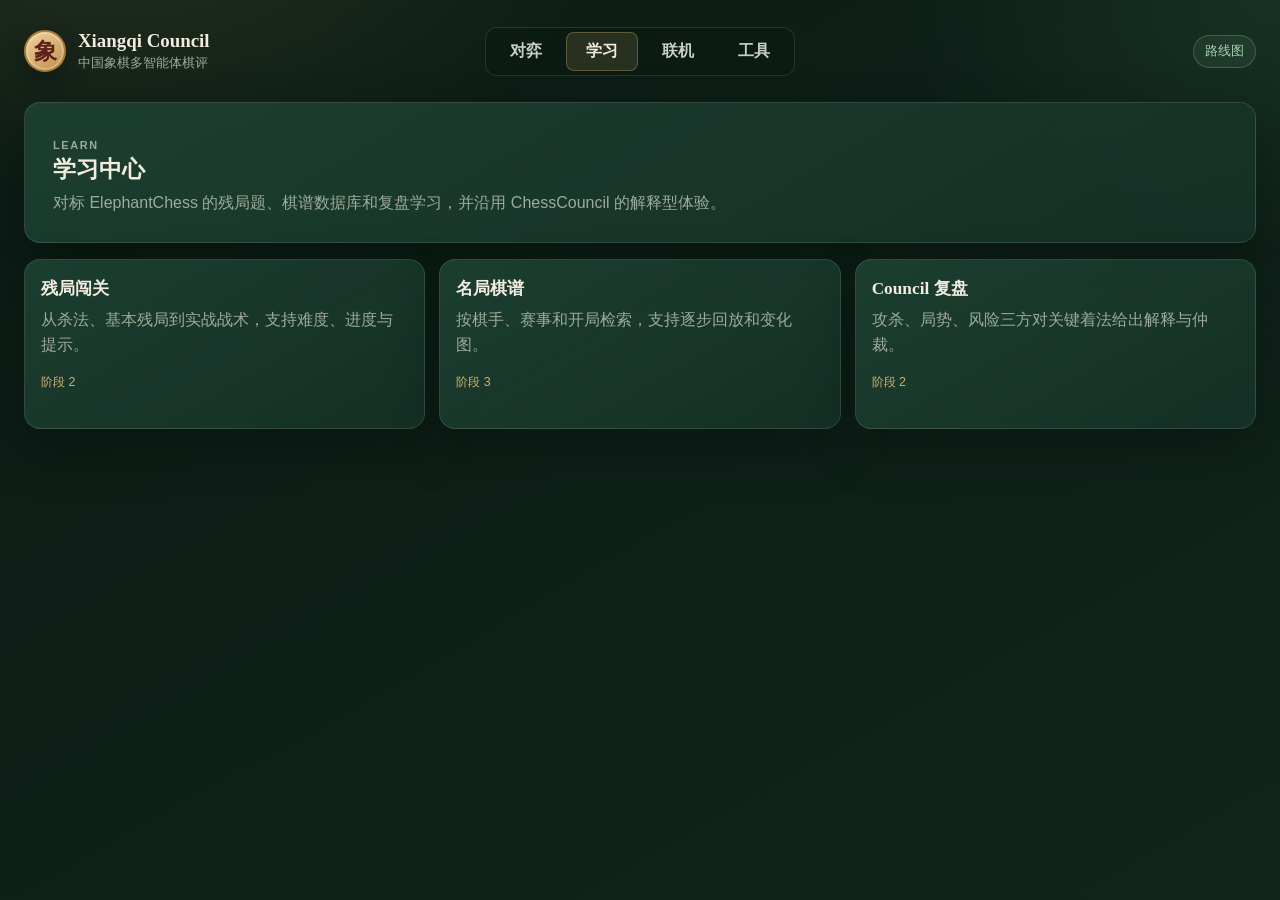
==== frontend/learn.html @ dee7e67d "feat: bootstrap PC-first Xiangqi Council Co-authored-by: Cursor <cursoragent@cursor.com>" ====
<!doctype html>
<html lang="zh-CN">
<head>
  <meta charset="utf-8"><meta name="viewport" content="width=device-width, initial-scale=1">
  <title>学习 · Xiangqi Council</title><link rel="stylesheet" href="style.css?v=1">
</head>
<body>
<div class="app-shell">
  <header class="topbar">
    <a class="brand" href="index.html"><span class="brand-mark">象</span><span><strong>Xiangqi Council</strong><small>中国象棋多智能体棋评</small></span></a>
    <nav class="topnav"><a href="index.html">对弈</a><a class="active" href="learn.html">学习</a><a href="online.html">联机</a><a href="tools.html">工具</a></nav>
    <span class="status-pill">路线图</span>
  </header>
  <main class="page-main">
    <section class="panel hero"><p class="eyebrow">LEARN</p><h1>学习中心</h1><p>对标 ElephantChess 的残局题、棋谱数据库和复盘学习，并沿用 ChessCouncil 的解释型体验。</p></section>
    <div class="feature-grid">
      <article class="panel feature-card"><h2>残局闯关</h2><p>从杀法、基本残局到实战战术，支持难度、进度与提示。</p><span class="tag">阶段 2</span></article>
      <article class="panel feature-card"><h2>名局棋谱</h2><p>按棋手、赛事和开局检索，支持逐步回放和变化图。</p><span class="tag">阶段 3</span></article>
      <article class="panel feature-card"><h2>Council 复盘</h2><p>攻杀、局势、风险三方对关键着法给出解释与仲裁。</p><span class="tag">阶段 2</span></article>
    </div>
  </main>
</div>
</body>
</html>
---- frontend/style.css ----
:root {
  --bg: #10251c;
  --bg-deep: #0b1b14;
  --panel: rgba(22, 50, 39, .88);
  --panel-2: #1d4132;
  --ink: #f2ebe0;
  --muted: #9eaa9b;
  --gold: #d2b06a;
  --gold-deep: #a77d35;
  --line: rgba(242, 235, 224, .12);
  --red: #a93f32;
  --wood: #d8ae70;
  --wood-dark: #8b5b2d;
  --shadow: 0 20px 50px rgba(0, 0, 0, .28);
}

* { box-sizing: border-box; }
html, body { margin: 0; min-height: 100%; }
body {
  color: var(--ink);
  font-family: "Source Sans 3", "PingFang SC", "Microsoft YaHei", sans-serif;
  background:
    radial-gradient(900px 500px at 8% -10%, rgba(210, 176, 106, .13), transparent 58%),
    radial-gradient(700px 450px at 100% 0, rgba(62, 118, 86, .2), transparent 55%),
    linear-gradient(150deg, var(--bg-deep), var(--bg));
}
button, select { font: inherit; }
button {
  min-height: 38px;
  padding: 0 14px;
  color: var(--ink);
  border: 1px solid var(--line);
  border-radius: 9px;
  background: rgba(242, 235, 224, .06);
  cursor: pointer;
}
button:hover:not(:disabled) { border-color: rgba(210, 176, 106, .55); background: rgba(210, 176, 106, .12); }
button:disabled { opacity: .45; cursor: not-allowed; }
button.accent {
  color: #17271f;
  border-color: var(--gold);
  background: linear-gradient(180deg, #e4c584, var(--gold));
  font-weight: 700;
}

.app-shell { max-width: 1320px; margin: auto; padding: 18px 24px 40px; }
.topbar {
  min-height: 66px;
  display: grid;
  grid-template-columns: 1fr auto 1fr;
  align-items: center;
  gap: 24px;
  margin-bottom: 18px;
}
.brand { display: flex; align-items: center; gap: 12px; color: inherit; text-decoration: none; }
.brand-mark {
  width: 42px; height: 42px; display: grid; place-items: center;
  color: #5d201b; border: 2px solid var(--gold-deep); border-radius: 50%;
  background: linear-gradient(145deg, #f2d49d, #c08e4c);
  font-family: "STKaiti", "KaiTi", serif; font-size: 23px; font-weight: 700;
  box-shadow: inset 0 0 0 2px rgba(255,255,255,.25), 0 8px 22px rgba(0,0,0,.25);
}
.brand strong { display: block; font-family: Georgia, "STKaiti", serif; font-size: 1.18rem; }
.brand small { display: block; margin-top: 2px; color: var(--muted); }
.topnav {
  display: flex; gap: 4px; padding: 4px;
  border: 1px solid var(--line); border-radius: 12px;
  background: rgba(8, 24, 17, .5);
}
.topnav a {
  min-width: 72px; padding: 9px 14px; border-radius: 8px;
  color: #c8d0c5; text-align: center; text-decoration: none; font-weight: 650;
}
.topnav a:hover, .topnav a.active { color: var(--ink); background: rgba(210, 176, 106, .15); }
.topnav a.active { box-shadow: inset 0 0 0 1px rgba(210,176,106,.32); }
.status-pill {
  justify-self: end; padding: 7px 11px; border: 1px solid rgba(127,175,141,.35);
  border-radius: 999px; color: #a8d2b2; background: rgba(127,175,141,.1); font-size: .8rem;
}

.play-layout { display: grid; grid-template-columns: minmax(580px, 760px) minmax(340px, 1fr); gap: 18px; align-items: start; }
.side-stack { display: grid; gap: 18px; }
.panel {
  border: 1px solid var(--line); border-radius: 16px; padding: 16px;
  background: linear-gradient(150deg, rgba(29, 65, 50, .93), var(--panel));
  box-shadow: var(--shadow);
}
.panel-head { display: flex; align-items: center; justify-content: space-between; gap: 16px; margin-bottom: 13px; }
h1, h2, p { margin: 0; }
h1, h2 { font-family: Georgia, "STKaiti", serif; }
h1 { font-size: 1.45rem; }
h2 { font-size: 1.08rem; }
.eyebrow { margin-bottom: 3px; color: var(--gold); font-size: .68rem; font-weight: 800; letter-spacing: .15em; }
.setup { display: flex; align-items: end; gap: 8px; }
.setup label { display: grid; gap: 3px; color: var(--muted); font-size: .72rem; }
select {
  min-height: 38px; padding: 0 30px 0 10px;
  color: var(--ink); border: 1px solid var(--line); border-radius: 8px; background: #17372a;
}

.player-row { display: flex; align-items: center; gap: 10px; padding: 9px 2px; }
.player-row.top { padding-top: 0; }
.player-row small { display: block; margin-top: 2px; color: var(--muted); }
.avatar {
  width: 36px; height: 36px; display: grid; place-items: center;
  border-radius: 50%; background: #e8c78c; border: 2px solid #8c602f;
  color: #222; font-family: "STKaiti", serif; font-size: 19px; font-weight: 700;
}
.avatar.red { color: var(--red); }
.turn-badge { margin-left: auto; color: var(--gold); font-size: .8rem; }
.board-wrap {
  width: min(100%, 680px); margin: 0 auto; padding: 10px;
  border-radius: 13px; border: 1px solid rgba(210,176,106,.3);
  background: linear-gradient(145deg, #714520, #3f2818);
  box-shadow: inset 0 0 0 2px rgba(255,255,255,.05), 0 12px 26px rgba(0,0,0,.32);
}
#xiangqi-board { display: block; width: 100%; height: auto; aspect-ratio: 9 / 10; border-radius: 5px; touch-action: none; }
.board-actions { display: grid; grid-template-columns: repeat(4, 1fr); gap: 8px; margin-top: 8px; }

.status-dot { color: #9bc7a4; font-size: .76rem; }
.agent-list { display: grid; gap: 8px; }
.agent-list article {
  display: flex; align-items: center; gap: 10px; padding: 11px;
  border: 1px solid var(--line); border-radius: 11px; background: rgba(9,26,18,.28);
}
.agent-list article > span {
  width: 34px; height: 34px; display: grid; place-items: center; flex: 0 0 auto;
  border: 1px solid rgba(210,176,106,.35); border-radius: 9px; color: var(--gold);
  font-family: "STKaiti", serif; font-size: 18px;
}
.agent-list p, .empty-state p { margin-top: 3px; color: var(--muted); font-size: .81rem; line-height: 1.45; }
.empty-state { margin-top: 12px; padding: 13px; border-radius: 11px; background: rgba(210,176,106,.08); }

#move-list {
  min-height: 150px; max-height: 270px; overflow: auto; margin: 0; padding: 0;
  display: grid; grid-template-columns: 1fr 1fr; gap: 6px; list-style: none; counter-reset: move;
}
#move-list li {
  padding: 8px 10px; border-radius: 8px; background: rgba(8,24,17,.35);
  color: #d8ded5; font-size: .82rem;
}
#move-list li.placeholder { grid-column: 1 / -1; display: grid; place-items: center; color: var(--muted); }

.page-main { display: grid; gap: 16px; }
.hero { padding: 28px; }
.hero p { color: var(--muted); margin-top: 8px; }
.feature-grid { display: grid; grid-template-columns: repeat(3, 1fr); gap: 14px; }
.feature-card { min-height: 170px; }
.feature-card p { color: var(--muted); margin-top: 8px; line-height: 1.55; }
.feature-card .tag { display: inline-block; margin-top: 16px; color: var(--gold); font-size: .78rem; }

@media (max-width: 980px) {
  .topbar { grid-template-columns: 1fr auto; }
  .topnav { grid-column: 1 / -1; grid-row: 2; justify-self: stretch; }
  .topnav a { flex: 1; }
  .play-layout { grid-template-columns: 1fr; }
  .board-wrap { width: min(100%, 620px); }
}
@media (max-width: 620px) {
  .app-shell { padding: 10px 10px 28px; }
  .status-pill { display: none; }
  .topbar { display: flex; flex-wrap: wrap; gap: 10px; }
  .topnav { width: 100%; overflow-x: auto; }
  .topnav a { min-width: 64px; padding: 8px; }
  .panel { padding: 12px; border-radius: 13px; }
  .panel-head { align-items: flex-start; }
  .setup { flex-wrap: wrap; justify-content: flex-end; }
  .board-actions { grid-template-columns: 1fr 1fr; }
  .feature-grid { grid-template-columns: 1fr; }
}
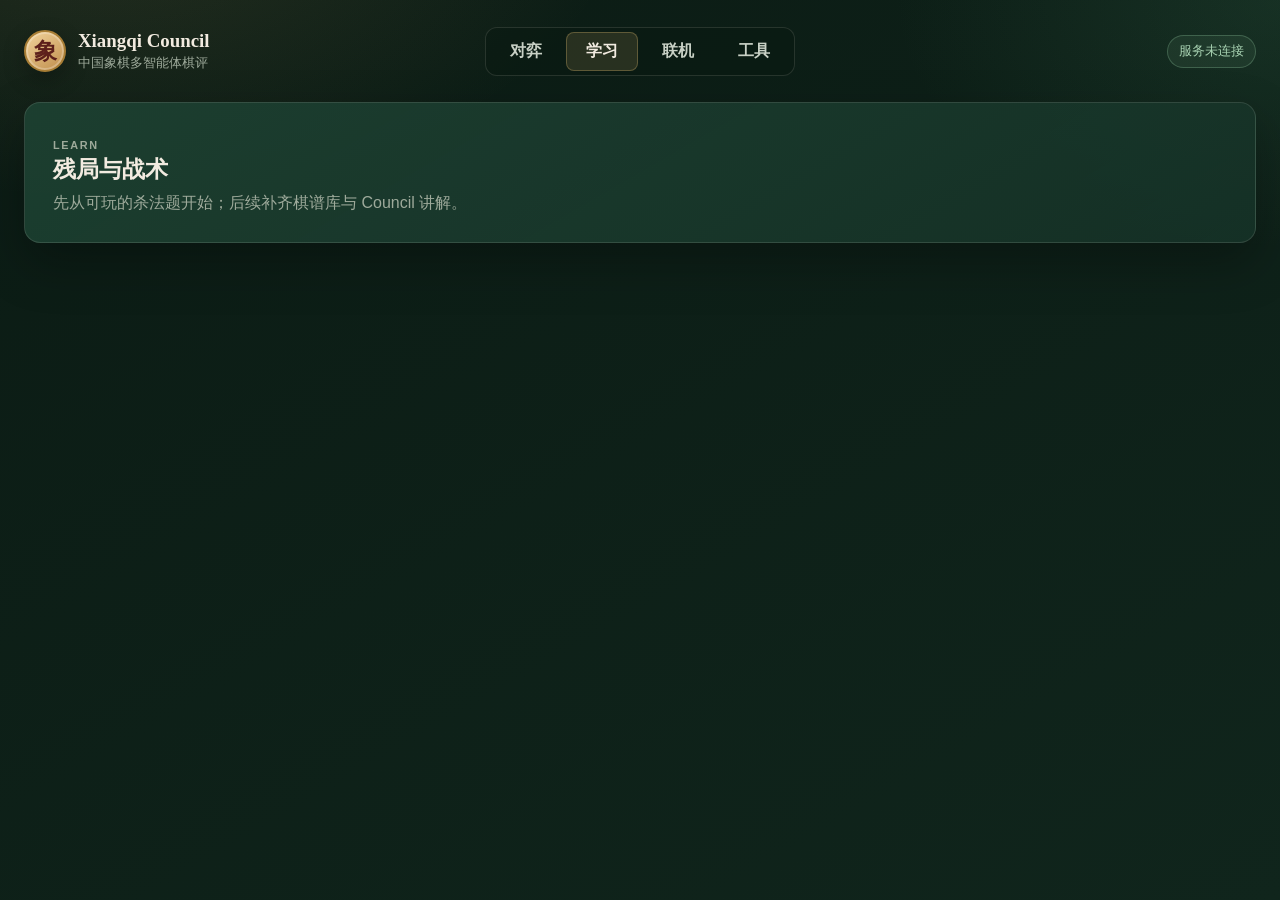
==== commit 1bed06a6: "feat: ship playable Xiangqi MVP with interactive Council Add full rules, builtin AI, rooms/WebSocket" ====
--- a/frontend/learn.html
+++ b/frontend/learn.html
@@ -2,23 +2,24 @@
 <html lang="zh-CN">
 <head>
   <meta charset="utf-8"><meta name="viewport" content="width=device-width, initial-scale=1">
-  <title>学习 · Xiangqi Council</title><link rel="stylesheet" href="style.css?v=1">
+  <title>学习 · Xiangqi Council</title><link rel="stylesheet" href="style.css?v=3">
 </head>
-<body>
+<body data-page="learn">
 <div class="app-shell">
   <header class="topbar">
     <a class="brand" href="index.html"><span class="brand-mark">象</span><span><strong>Xiangqi Council</strong><small>中国象棋多智能体棋评</small></span></a>
     <nav class="topnav"><a href="index.html">对弈</a><a class="active" href="learn.html">学习</a><a href="online.html">联机</a><a href="tools.html">工具</a></nav>
-    <span class="status-pill">路线图</span>
+    <span class="status-pill" id="service-status">学习</span>
   </header>
   <main class="page-main">
-    <section class="panel hero"><p class="eyebrow">LEARN</p><h1>学习中心</h1><p>对标 ElephantChess 的残局题、棋谱数据库和复盘学习，并沿用 ChessCouncil 的解释型体验。</p></section>
-    <div class="feature-grid">
-      <article class="panel feature-card"><h2>残局闯关</h2><p>从杀法、基本残局到实战战术，支持难度、进度与提示。</p><span class="tag">阶段 2</span></article>
-      <article class="panel feature-card"><h2>名局棋谱</h2><p>按棋手、赛事和开局检索，支持逐步回放和变化图。</p><span class="tag">阶段 3</span></article>
-      <article class="panel feature-card"><h2>Council 复盘</h2><p>攻杀、局势、风险三方对关键着法给出解释与仲裁。</p><span class="tag">阶段 2</span></article>
-    </div>
+    <section class="panel hero">
+      <p class="eyebrow">LEARN</p>
+      <h1>残局与战术</h1>
+      <p>先从可玩的杀法题开始；后续补齐棋谱库与 Council 讲解。</p>
+    </section>
+    <div id="puzzle-list" class="feature-grid"></div>
   </main>
 </div>
+<script src="app.js?v=3"></script>
 </body>
 </html>
--- a/frontend/style.css
+++ b/frontend/style.css
@@ -78,7 +78,7 @@
   border-radius: 999px; color: #a8d2b2; background: rgba(127,175,141,.1); font-size: .8rem;
 }
 
-.play-layout { display: grid; grid-template-columns: minmax(580px, 760px) minmax(340px, 1fr); gap: 18px; align-items: start; }
+.play-layout { display: grid; grid-template-columns: minmax(420px, 1.15fr) minmax(320px, .95fr); gap: 18px; align-items: start; }
 .side-stack { display: grid; gap: 18px; }
 .panel {
   border: 1px solid var(--line); border-radius: 16px; padding: 16px;
@@ -118,17 +118,102 @@
 .board-actions { display: grid; grid-template-columns: repeat(4, 1fr); gap: 8px; margin-top: 8px; }
 
 .status-dot { color: #9bc7a4; font-size: .76rem; }
-.agent-list { display: grid; gap: 8px; }
-.agent-list article {
-  display: flex; align-items: center; gap: 10px; padding: 11px;
-  border: 1px solid var(--line); border-radius: 11px; background: rgba(9,26,18,.28);
-}
-.agent-list article > span {
-  width: 34px; height: 34px; display: grid; place-items: center; flex: 0 0 auto;
-  border: 1px solid rgba(210,176,106,.35); border-radius: 9px; color: var(--gold);
-  font-family: "STKaiti", serif; font-size: 18px;
-}
-.agent-list p, .empty-state p { margin-top: 3px; color: var(--muted); font-size: .81rem; line-height: 1.45; }
+
+.eval-row {
+  display: grid;
+  grid-template-columns: 28px 1fr;
+  gap: 14px;
+  margin-bottom: 14px;
+}
+.eval-bar {
+  width: 28px;
+  height: 140px;
+  border-radius: 999px;
+  overflow: hidden;
+  display: flex;
+  flex-direction: column;
+  background: #0b1a14;
+  border: 1px solid var(--line);
+}
+.eval-red { background: #c45c4a; transition: height .45s ease; }
+.eval-black-bar { background: #2b3330; transition: height .45s ease; }
+.eval-copy { display: flex; flex-direction: column; gap: 10px; justify-content: center; }
+.eval-text {
+  display: flex; gap: 14px;
+  font-variant-numeric: tabular-nums;
+  color: var(--muted); font-size: .88rem;
+}
+.move-class {
+  padding: 10px 12px; border-radius: 10px; font-weight: 700;
+  background: rgba(242,235,224,.06); border: 1px solid var(--line);
+}
+
+.disagreement-panel {
+  margin-bottom: 14px; padding: 12px; border-radius: 12px;
+  background: rgba(12,31,23,.55); border: 1px solid var(--line);
+}
+.dg-head { display: flex; justify-content: space-between; gap: 10px; align-items: baseline; margin-bottom: 8px; }
+.dg-title { font-size: .72rem; letter-spacing: .06em; text-transform: uppercase; color: var(--muted); }
+.dg-label { font-size: .86rem; font-weight: 650; color: var(--gold); text-align: right; }
+.dg-bar { height: 8px; border-radius: 999px; overflow: hidden; background: #0b1a14; }
+.dg-fill {
+  height: 100%;
+  background: linear-gradient(90deg, #7faf8d, var(--gold), #d47a68);
+  transition: width .45s ease;
+}
+.dg-compare { display: grid; grid-template-columns: repeat(3, minmax(0,1fr)); gap: 8px; margin-top: 10px; }
+.dg-card {
+  display: grid; gap: 4px; padding: 10px 8px; min-height: 78px;
+  text-align: left; border-radius: 10px;
+  border: 1px solid var(--line); background: rgba(8,24,17,.45); color: var(--ink);
+  cursor: pointer;
+}
+.dg-card:hover { border-color: rgba(210,176,106,.45); background: rgba(210,176,106,.08); }
+.dg-card.is-ready { box-shadow: inset 0 0 0 1px rgba(127,175,141,.25); }
+.dg-card.is-agree { border-color: rgba(127,175,141,.55); background: rgba(127,175,141,.12); }
+.dg-card.is-dissent { border-color: rgba(212,122,104,.55); background: rgba(212,122,104,.12); }
+.dg-card.is-thinking { opacity: .7; }
+.dg-role { font-size: .72rem; color: var(--muted); }
+.dg-move { font-weight: 700; font-size: .92rem; color: var(--gold); font-variant-numeric: tabular-nums; }
+.dg-state { font-size: .72rem; color: var(--muted); }
+
+.tabs { display: flex; gap: 4px; flex-wrap: wrap; margin: 4px 0 10px; }
+.tab {
+  min-height: 34px; padding: 0 12px; border-radius: 8px;
+  border: 1px solid transparent; background: transparent; color: var(--muted);
+}
+.tab.active, .tab:hover { color: var(--ink); background: rgba(210,176,106,.14); border-color: rgba(210,176,106,.28); }
+.tab-content {
+  min-height: 120px; max-height: 220px; overflow: auto;
+  padding: 12px; border-radius: 11px;
+  background: rgba(8,24,17,.35); border: 1px solid var(--line);
+  font-size: .88rem; line-height: 1.5;
+}
+.tab-content[hidden] { display: none !important; }
+.tab-content .placeholder { color: var(--muted); margin: 0; }
+.tab-content p { margin: 0 0 8px; }
+.agent-card .agent-meta {
+  display: flex; flex-wrap: wrap; gap: 8px; margin-bottom: 8px;
+  color: var(--muted); font-size: .78rem;
+}
+.agent-card ul { margin: 6px 0 0; padding-left: 18px; color: #d8ded5; }
+.debate-round {
+  margin-bottom: 10px; padding: 10px; border-radius: 9px;
+  background: rgba(210,176,106,.06); border: 1px solid var(--line);
+}
+.debate-round .who { color: var(--gold); font-weight: 700; margin-bottom: 4px; font-size: .82rem; }
+.verdict-box {
+  margin-top: 10px; padding: 10px; border-radius: 9px;
+  border: 1px solid rgba(210,176,106,.35); background: rgba(210,176,106,.1);
+}
+.council-footer {
+  display: flex; flex-wrap: wrap; gap: 8px; align-items: center; margin-top: 12px;
+}
+.council-footer .field.compact {
+  display: flex; align-items: center; gap: 6px;
+  color: var(--muted); font-size: .8rem;
+}
+.council-hint { margin-top: 10px; color: var(--muted); font-size: .78rem; line-height: 1.45; }
 .empty-state { margin-top: 12px; padding: 13px; border-radius: 11px; background: rgba(210,176,106,.08); }
 
 #move-list {
@@ -148,6 +233,45 @@
 .feature-card { min-height: 170px; }
 .feature-card p { color: var(--muted); margin-top: 8px; line-height: 1.55; }
 .feature-card .tag { display: inline-block; margin-top: 16px; color: var(--gold); font-size: .78rem; }
+.feature-card .muted, .muted { color: var(--muted); font-size: .84rem; }
+.check-badge {
+  margin-left: auto;
+  padding: 4px 10px;
+  border-radius: 999px;
+  border: 1px solid rgba(212, 122, 104, .45);
+  color: #f0b2a6;
+  background: rgba(212, 122, 104, .12);
+  font-size: .78rem;
+}
+.result-banner {
+  margin-top: 10px;
+  padding: 10px 12px;
+  border-radius: 10px;
+  border: 1px solid rgba(210, 176, 106, .35);
+  background: rgba(210, 176, 106, .12);
+  color: var(--gold);
+  text-align: center;
+  font-weight: 700;
+}
+.online-form input, .fen-label textarea {
+  width: 100%;
+  margin-top: 4px;
+  padding: 10px 12px;
+  color: var(--ink);
+  border: 1px solid var(--line);
+  border-radius: 8px;
+  background: #17372a;
+  font: inherit;
+}
+.fen-label { display: grid; gap: 6px; color: var(--muted); font-size: .8rem; }
+.setup input {
+  min-height: 38px;
+  padding: 0 10px;
+  color: var(--ink);
+  border: 1px solid var(--line);
+  border-radius: 8px;
+  background: #17372a;
+}
 
 @media (max-width: 980px) {
   .topbar { grid-template-columns: 1fr auto; }
@@ -167,4 +291,5 @@
   .setup { flex-wrap: wrap; justify-content: flex-end; }
   .board-actions { grid-template-columns: 1fr 1fr; }
   .feature-grid { grid-template-columns: 1fr; }
-}
+  .dg-compare { grid-template-columns: 1fr; }
+}
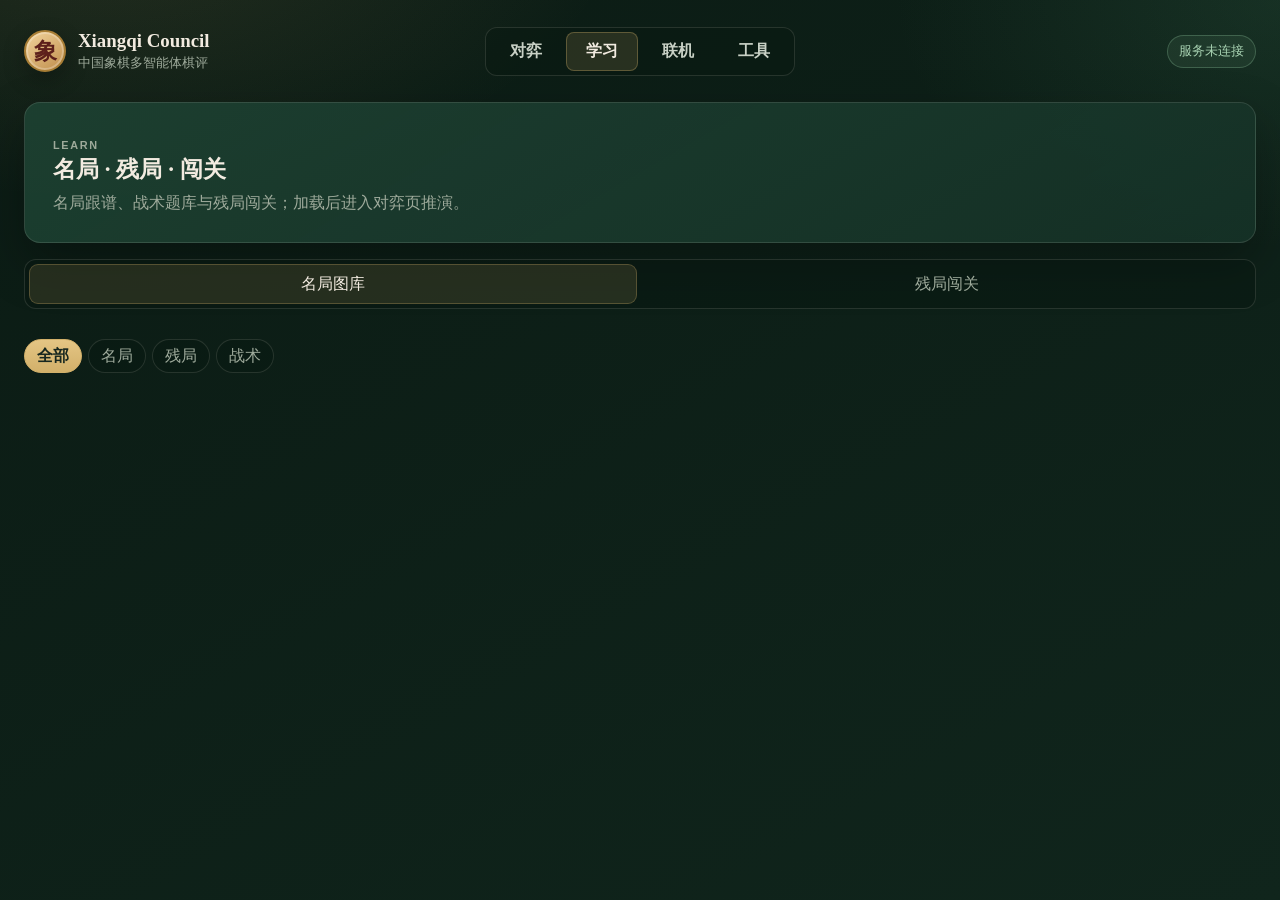
==== commit 1297490d: "feat: ship session isolation, puzzle/challenge hardening, and README Chinese chess MVP now isolates " ====
--- a/frontend/learn.html
+++ b/frontend/learn.html
@@ -1,8 +1,10 @@
 <!doctype html>
 <html lang="zh-CN">
 <head>
-  <meta charset="utf-8"><meta name="viewport" content="width=device-width, initial-scale=1">
-  <title>学习 · Xiangqi Council</title><link rel="stylesheet" href="style.css?v=3">
+  <meta charset="utf-8">
+  <meta name="viewport" content="width=device-width, initial-scale=1">
+  <title>学习 · Xiangqi Council</title>
+  <link rel="stylesheet" href="style.css?v=5">
 </head>
 <body data-page="learn">
 <div class="app-shell">
@@ -14,12 +16,32 @@
   <main class="page-main">
     <section class="panel hero">
       <p class="eyebrow">LEARN</p>
-      <h1>残局与战术</h1>
-      <p>先从可玩的杀法题开始；后续补齐棋谱库与 Council 讲解。</p>
+      <h1>名局 · 残局 · 闯关</h1>
+      <p>名局跟谱、战术题库与残局闯关；加载后进入对弈页推演。</p>
     </section>
-    <div id="puzzle-list" class="feature-grid"></div>
+
+    <div class="learn-mode-tabs" role="tablist">
+      <button type="button" class="learn-mode-tab active" data-learn="library">名局图库</button>
+      <button type="button" class="learn-mode-tab" data-learn="challenge">残局闯关</button>
+    </div>
+
+    <div id="learn-library">
+      <div class="lib-filters">
+        <button type="button" class="lib-filter active" data-cat="">全部</button>
+        <button type="button" class="lib-filter" data-cat="game">名局</button>
+        <button type="button" class="lib-filter" data-cat="endgame">残局</button>
+        <button type="button" class="lib-filter" data-cat="puzzle">战术</button>
+      </div>
+      <p id="lib-status" class="muted" style="margin:8px 0 12px"></p>
+      <div id="library-list" class="feature-grid"></div>
+    </div>
+
+    <div id="learn-challenge" hidden>
+      <p class="muted">由易到难通关解锁；点开始后进入对弈页。</p>
+      <div id="challenge-list" class="feature-grid" style="margin-top:12px"></div>
+    </div>
   </main>
 </div>
-<script src="app.js?v=3"></script>
+<script src="app.js?v=7"></script>
 </body>
 </html>
--- a/frontend/style.css
+++ b/frontend/style.css
@@ -225,6 +225,40 @@
   color: #d8ded5; font-size: .82rem;
 }
 #move-list li.placeholder { grid-column: 1 / -1; display: grid; place-items: center; color: var(--muted); }
+
+.learn-mode-tabs {
+  display: flex; gap: 6px; margin-bottom: 14px;
+  padding: 4px; border-radius: 12px;
+  border: 1px solid var(--line); background: rgba(8,24,17,.45);
+}
+.learn-mode-tab {
+  flex: 1; min-height: 40px; border-radius: 9px;
+  border: 1px solid transparent; background: transparent; color: var(--muted);
+}
+.learn-mode-tab.active, .learn-mode-tab:hover {
+  color: var(--ink); background: rgba(210,176,106,.14);
+  border-color: rgba(210,176,106,.28);
+}
+.lib-filters { display: flex; flex-wrap: wrap; gap: 6px; }
+.lib-filter {
+  min-height: 34px; padding: 0 12px; border-radius: 999px;
+  border: 1px solid var(--line); background: rgba(8,24,17,.35); color: var(--muted);
+}
+.lib-filter.active {
+  color: #17271f; border-color: var(--gold);
+  background: linear-gradient(180deg, #e4c584, var(--gold)); font-weight: 700;
+}
+.feature-card .card-actions { display: flex; flex-wrap: wrap; gap: 8px; margin-top: 14px; }
+.feature-card.is-locked { opacity: .55; }
+.challenge-top { display: flex; justify-content: space-between; gap: 8px; color: var(--muted); font-size: .78rem; }
+.challenge-done { color: #9bc7a4; font-size: .78rem; }
+.challenge-lock { color: #d47a68; font-size: .78rem; }
+.script-bar {
+  display: flex; flex-wrap: wrap; gap: 8px; align-items: center;
+  margin-top: 10px; padding: 10px 12px; border-radius: 10px;
+  border: 1px solid rgba(210,176,106,.28); background: rgba(210,176,106,.08);
+}
+.script-bar[hidden] { display: none !important; }
 
 .page-main { display: grid; gap: 16px; }
 .hero { padding: 28px; }
@@ -293,3 +327,14 @@
   .feature-grid { grid-template-columns: 1fr; }
   .dg-compare { grid-template-columns: 1fr; }
 }
+
+@media (prefers-reduced-motion: reduce) {
+  *,
+  *::before,
+  *::after {
+    animation-duration: 0.01ms !important;
+    animation-iteration-count: 1 !important;
+    transition-duration: 0.01ms !important;
+    scroll-behavior: auto !important;
+  }
+}
